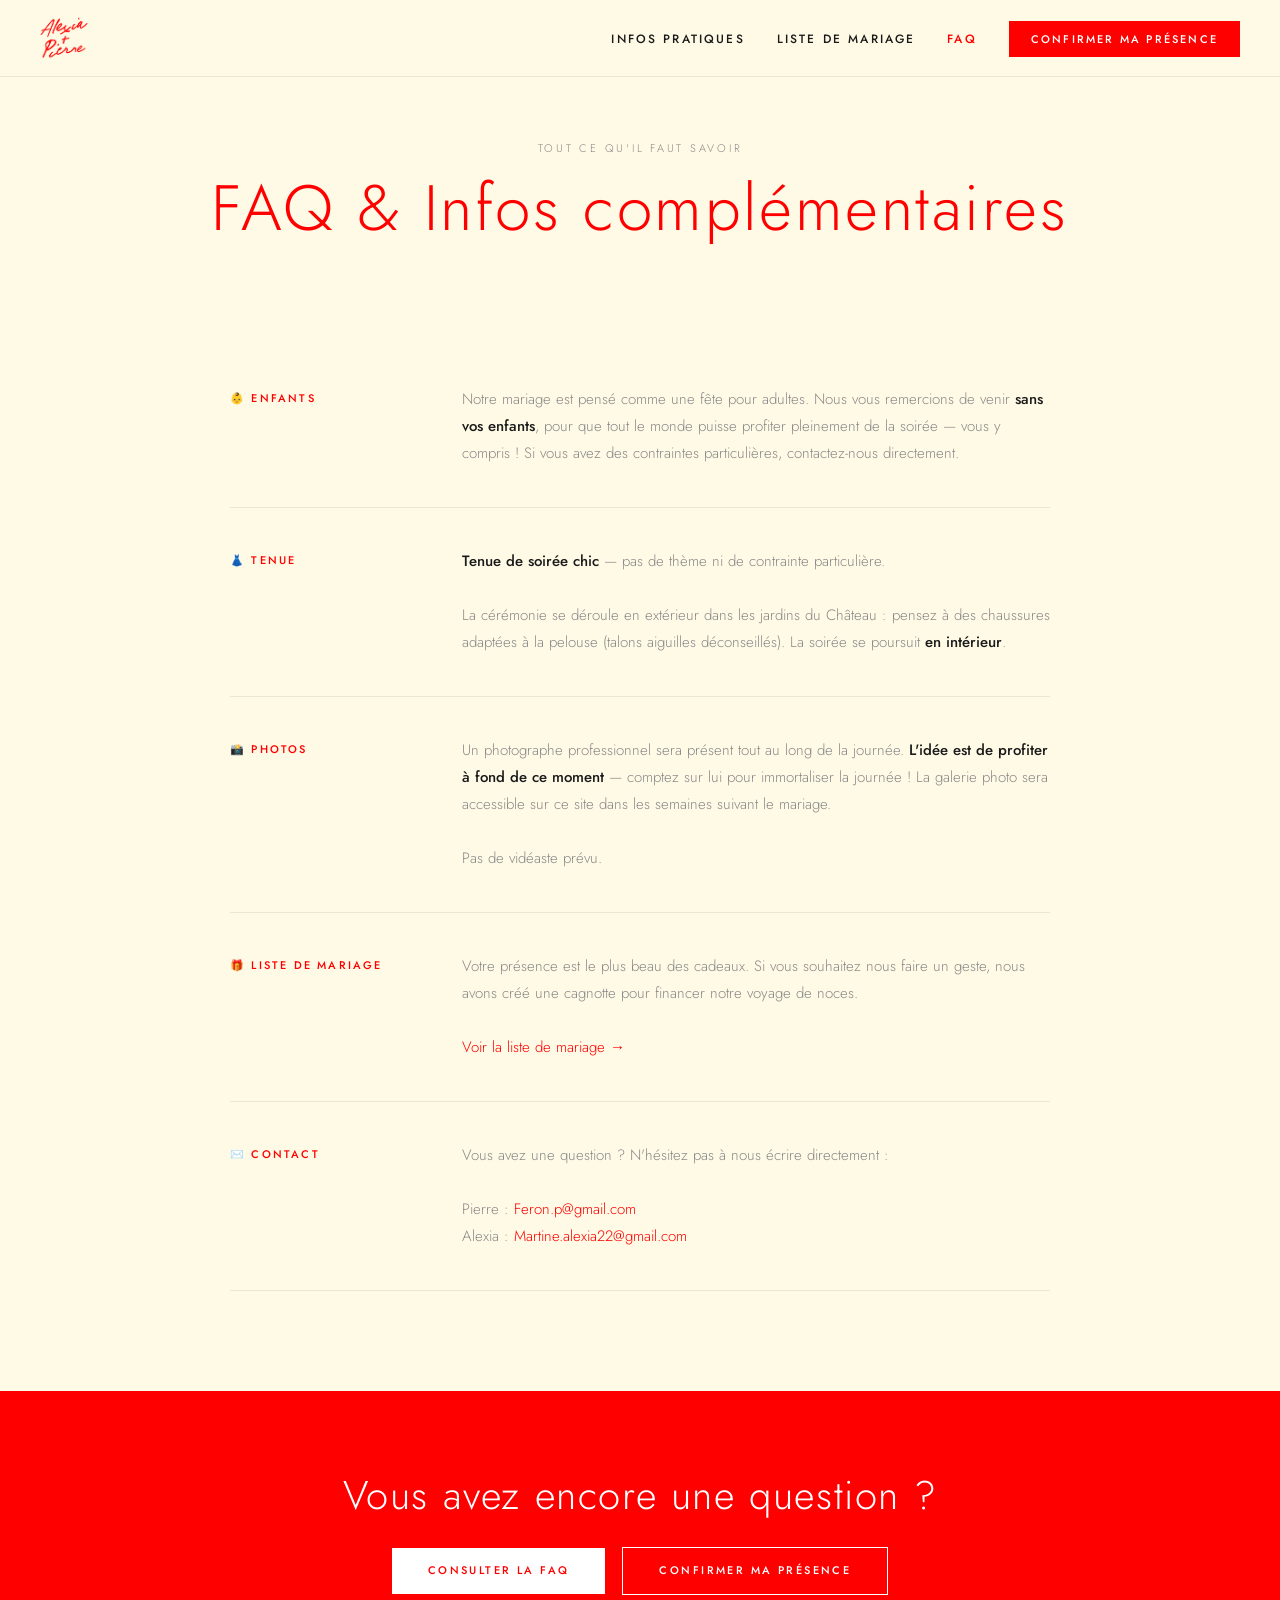
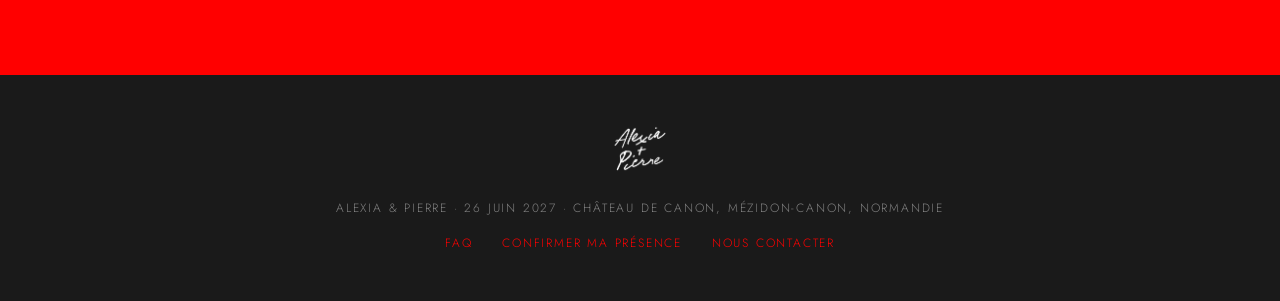
==== infos-complementaires.html @ cc016a4b "Add files via upload" ====
<!DOCTYPE html>
<html lang="fr">
<head>
  <meta charset="UTF-8">
  <meta name="viewport" content="width=device-width, initial-scale=1.0">
  <title>FAQ — Alexia + Pierre</title>
  <link rel="stylesheet" href="styles.css">
</head>
<body>

  <nav class="nav" id="nav">
    <a href="index.html">
      <img class="nav-logo" src="images/logo-transparent.png" alt="Alexia + Pierre">
    </a>
    <ul class="nav-links">
      <li><a href="infos-pratiques.html">Infos pratiques</a></li>
      <li><a href="liste-de-mariage.html">Liste de mariage</a></li>
      <li><a href="infos-complementaires.html" class="active">FAQ</a></li>
      <li><a href="rsvp.html" class="nav-cta">Confirmer ma présence</a></li>
    </ul>
    <button class="hamburger" id="hamburger" aria-label="Menu">
      <span></span><span></span><span></span>
    </button>
  </nav>

  <div class="mobile-menu" id="mobileMenu">
    <a href="infos-pratiques.html">Infos pratiques</a>
    <a href="liste-de-mariage.html">Liste de mariage</a>
    <a href="infos-complementaires.html">FAQ</a>
    <a href="rsvp.html" class="mobile-cta-btn">Confirmer ma présence</a>
  </div>

  <header style="padding: 140px 24px 80px; text-align:center; background: var(--creme);">
    <p class="section-subtitle">Tout ce qu'il faut savoir</p>
    <h1 style="font-size:clamp(36px,6vw,64px); font-weight:300; color:var(--rouge); letter-spacing:0.04em;">
      FAQ & Infos complémentaires
    </h1>
  </header>

  <section class="section" style="padding-top:60px;">

    <div class="info-block">
      <div class="info-block-label">👶 Enfants</div>
      <div class="info-block-content">
        Notre mariage est pensé comme une fête pour adultes. Nous vous remercions de venir <strong>sans vos enfants</strong>, pour que tout le monde puisse profiter pleinement de la soirée — vous y compris ! Si vous avez des contraintes particulières, contactez-nous directement.
      </div>
    </div>

    <div class="info-block">
      <div class="info-block-label">👗 Tenue</div>
      <div class="info-block-content">
        <strong>Tenue de soirée chic</strong> — pas de thème ni de contrainte particulière.<br><br>
        La cérémonie se déroule en extérieur dans les jardins du Château : pensez à des chaussures adaptées à la pelouse (talons aiguilles déconseillés). La soirée se poursuit <strong>en intérieur</strong>.
      </div>
    </div>

    <div class="info-block">
      <div class="info-block-label">📸 Photos</div>
      <div class="info-block-content">
        Un photographe professionnel sera présent tout au long de la journée. <strong>L'idée est de profiter à fond de ce moment</strong> — comptez sur lui pour immortaliser la journée ! La galerie photo sera accessible sur ce site dans les semaines suivant le mariage.<br><br>
        Pas de vidéaste prévu.
      </div>
    </div>

    <div class="info-block">
      <div class="info-block-label">🎁 Liste de mariage</div>
      <div class="info-block-content">
        Votre présence est le plus beau des cadeaux. Si vous souhaitez nous faire un geste, nous avons créé une cagnotte pour financer notre voyage de noces.<br><br>
        <a href="liste-de-mariage.html" style="color:var(--rouge);">Voir la liste de mariage →</a>
      </div>
    </div>

    <div class="info-block">
      <div class="info-block-label">✉️ Contact</div>
      <div class="info-block-content">
        Vous avez une question ? N'hésitez pas à nous écrire directement :<br><br>
        Pierre : <a href="mailto:Feron.p@gmail.com" style="color:var(--rouge);">Feron.p@gmail.com</a><br>
        Alexia : <a href="mailto:Martine.alexia22@gmail.com" style="color:var(--rouge);">Martine.alexia22@gmail.com</a>
      </div>
    </div>

  </section>

  <section style="background: var(--rouge); padding: 80px 24px; text-align:center;">
    <h2 style="font-size:clamp(24px,4vw,40px); font-weight:300; color:white; letter-spacing:0.04em; margin-bottom:28px;">
      Vous avez encore une question ?
    </h2>
    <a href="infos-pratiques.html#faq" class="btn" style="background:white; color:var(--rouge); margin-right:12px;">
      Consulter la FAQ
    </a>
    <a href="rsvp.html" class="btn" style="background:transparent; color:white; border:1px solid white;">
      Confirmer ma présence
    </a>
  </section>

  <footer>
    <img class="footer-logo" src="images/logo-transparent.png" alt="Alexia + Pierre">
    <p>Alexia &amp; Pierre · 26 juin 2027 · Château de Canon, Mézidon-Canon, Normandie</p>
    <p style="margin-top:16px;">
      <a href="infos-pratiques.html#faq">FAQ</a>
      <a href="rsvp.html">Confirmer ma présence</a>
      <a href="mailto:Feron.p@gmail.com?cc=Martine.alexia22@gmail.com">Nous contacter</a>
    </p>
  </footer>

  <script>
    const nav = document.getElementById('nav');
    window.addEventListener('scroll', () => { nav.classList.toggle('scrolled', window.scrollY > 40); });
    const hamburger = document.getElementById('hamburger');
    const mobileMenu = document.getElementById('mobileMenu');
    hamburger.addEventListener('click', () => {
      hamburger.classList.toggle('open');
      mobileMenu.classList.toggle('open');
      document.body.style.overflow = mobileMenu.classList.contains('open') ? 'hidden' : '';
    });
    mobileMenu.querySelectorAll('a').forEach(link => {
      link.addEventListener('click', () => {
        hamburger.classList.remove('open');
        mobileMenu.classList.remove('open');
        document.body.style.overflow = '';
      });
    });
  </script>

</body>
</html>
---- styles.css ----
/* ============================================================
   ALEXIA + PIERRE — 26.06.2027
   Charte graphique : Rouge #FF0000 · Crème rgb(255,250,230)
   Typo : Jost (web) = équivalent Futura Book
   ============================================================ */

@import url('https://fonts.googleapis.com/css2?family=Jost:ital,wght@0,300;0,400;0,500;0,600;1,300&display=swap');

*, *::before, *::after { box-sizing: border-box; margin: 0; padding: 0; }

:root {
  --rouge:   #FF0000;
  --creme:   rgb(255, 250, 230);
  --noir:    #1A1A1A;
  --gris:    #888;
  --font:    'Jost', 'Century Gothic', 'Futura', sans-serif;
  --transition: 0.25s ease;
}

html { scroll-behavior: smooth; font-size: 16px; }

body {
  background-color: var(--creme);
  color: var(--noir);
  font-family: var(--font);
  font-weight: 300;
  line-height: 1.6;
  -webkit-font-smoothing: antialiased;
}

a { color: inherit; text-decoration: none; }
img { display: block; max-width: 100%; }

h1, h2, h3 { font-weight: 400; letter-spacing: 0.05em; line-height: 1.2; }

/* ---- Navigation ---- */
.nav {
  position: fixed;
  top: 0; left: 0; right: 0;
  z-index: 100;
  display: flex;
  align-items: center;
  justify-content: space-between;
  padding: 14px 40px;
  background: var(--creme);
  border-bottom: 1px solid rgba(0,0,0,0.08);
  transition: box-shadow var(--transition);
}

.nav.scrolled { box-shadow: 0 2px 20px rgba(0,0,0,0.06); }

.nav-logo {
  height: 48px;
  width: auto;
}

.nav-links { display: flex; gap: 32px; list-style: none; }

.nav-links a {
  font-size: 12px;
  font-weight: 500;
  letter-spacing: 0.18em;
  text-transform: uppercase;
  color: var(--noir);
  transition: color var(--transition);
}

.nav-links a:hover, .nav-links a.active { color: var(--rouge); }

.nav-cta {
  background: var(--rouge);
  color: white !important;
  padding: 10px 22px;
  font-size: 11px !important;
  font-weight: 500 !important;
  letter-spacing: 0.2em !important;
  text-transform: uppercase;
  transition: opacity var(--transition) !important;
}

.nav-cta:hover { opacity: 0.85; color: white !important; }

/* ---- Hamburger ---- */
.hamburger {
  display: none;
  flex-direction: column;
  gap: 5px;
  cursor: pointer;
  background: none;
  border: none;
  padding: 4px;
}

.hamburger span { display: block; width: 24px; height: 2px; background: var(--noir); transition: all var(--transition); }
.hamburger.open span:nth-child(1) { transform: translateY(7px) rotate(45deg); }
.hamburger.open span:nth-child(2) { opacity: 0; }
.hamburger.open span:nth-child(3) { transform: translateY(-7px) rotate(-45deg); }

.mobile-menu {
  display: none;
  position: fixed;
  inset: 0;
  background: var(--creme);
  z-index: 99;
  flex-direction: column;
  align-items: center;
  justify-content: center;
  gap: 32px;
}

.mobile-menu.open { display: flex; }

.mobile-menu a {
  font-size: 18px;
  font-weight: 400;
  letter-spacing: 0.2em;
  text-transform: uppercase;
  color: var(--noir);
  transition: color var(--transition);
}

.mobile-menu a:hover { color: var(--rouge); }

.mobile-cta-btn {
  background: var(--rouge) !important;
  color: white !important;
  padding: 14px 36px;
}

/* ---- HERO ---- */
.hero {
  min-height: 100vh;
  display: flex;
  align-items: center;
  justify-content: center;
  padding-top: 80px;
  background: var(--creme);
  position: relative;
  overflow: hidden;
}

.hero-bg-photo { display: none; }

.hero-photo-wrap {
  width: min(490px, 70vw);
}

.hero-photo-img {
  width: 100%;
  height: auto;
  filter: grayscale(100%);
  display: block;
}

.hero-inner {
  position: relative;
  z-index: 2;
  display: flex;
  flex-direction: column;
  align-items: center;
  text-align: center;
  gap: 28px;
  padding: 60px 24px;
}

.hero-logo-big {
  width: min(500px, 82vw);
}

.hero-date {
  font-size: 13px;
  font-weight: 500;
  letter-spacing: 0.25em;
  text-transform: uppercase;
  color: var(--rouge);
}

.hero-lieu {
  font-size: 15px;
  letter-spacing: 0.15em;
  color: var(--noir);
  text-transform: uppercase;
  font-weight: 400;
}

.hero-actions {
  display: flex;
  gap: 16px;
  flex-wrap: wrap;
  justify-content: center;
  margin-top: 8px;
}

/* ---- Boutons ---- */
.btn {
  display: inline-block;
  padding: 14px 36px;
  font-family: var(--font);
  font-size: 11px;
  font-weight: 500;
  letter-spacing: 0.22em;
  text-transform: uppercase;
  cursor: pointer;
  transition: all var(--transition);
  border: none;
}

.btn-rouge { background: var(--rouge); color: white; }
.btn-rouge:hover { opacity: 0.82; }

.btn-outline { background: transparent; color: var(--rouge); border: 1px solid var(--rouge); }
.btn-outline:hover { background: var(--rouge); color: white; }

/* ---- Countdown ---- */
.countdown { display: flex; gap: 32px; justify-content: center; margin: 8px 0; }
.countdown-item { text-align: center; }
.countdown-item .number { display: block; font-size: 36px; font-weight: 300; color: var(--rouge); line-height: 1; }
.countdown-item .label { display: block; font-size: 10px; letter-spacing: 0.2em; text-transform: uppercase; color: var(--gris); margin-top: 6px; }

/* ---- Sections ---- */
.section { padding: 100px 40px; max-width: 900px; margin: 0 auto; }

.section-title { font-size: clamp(28px, 4vw, 42px); font-weight: 300; letter-spacing: 0.05em; color: var(--rouge); margin-bottom: 48px; text-align: center; }

.section-subtitle { font-size: 11px; letter-spacing: 0.25em; text-transform: uppercase; color: var(--gris); text-align: center; margin-bottom: 12px; }

.divider { width: 48px; height: 1px; background: var(--rouge); margin: 0 auto 48px; }

/* ---- Timeline ---- */
.timeline { display: flex; flex-direction: column; position: relative; }

.timeline::before {
  content: '';
  position: absolute;
  left: 72px; top: 8px; bottom: 8px;
  width: 1px;
  background: rgba(255,0,0,0.2);
}

.timeline-item { display: flex; gap: 32px; align-items: flex-start; padding: 20px 0; }

.timeline-time { font-size: 13px; font-weight: 500; letter-spacing: 0.1em; color: var(--rouge); min-width: 56px; text-align: right; padding-top: 2px; }

.timeline-dot { width: 10px; height: 10px; border-radius: 50%; border: 2px solid var(--rouge); background: var(--creme); margin-top: 5px; flex-shrink: 0; position: relative; z-index: 1; }

.timeline-content { flex: 1; }
.timeline-content h3 { font-size: 15px; font-weight: 500; letter-spacing: 0.08em; text-transform: uppercase; margin-bottom: 4px; }
.timeline-content p { font-size: 14px; color: var(--gris); }

/* ---- Cards ---- */
.cards { display: grid; grid-template-columns: repeat(auto-fit, minmax(260px, 1fr)); gap: 24px; margin-top: 48px; }

.card { border: 1px solid rgba(0,0,0,0.1); padding: 32px 28px; background: white; }
.card-icon { font-size: 28px; margin-bottom: 16px; }
.card h3 { font-size: 13px; font-weight: 500; letter-spacing: 0.18em; text-transform: uppercase; margin-bottom: 12px; }
.card p, .card address { font-size: 14px; color: var(--gris); font-style: normal; line-height: 1.7; }
.card a { color: var(--rouge); }
.card a:hover { text-decoration: underline; }

/* ---- FAQ ---- */
.faq { max-width: 720px; margin: 0 auto; }
.faq-item { border-bottom: 1px solid rgba(0,0,0,0.1); }
.faq-question {
  width: 100%; text-align: left; background: none; border: none;
  padding: 22px 0; font-family: var(--font); font-size: 14px; font-weight: 500;
  letter-spacing: 0.06em; cursor: pointer; display: flex; justify-content: space-between;
  align-items: center; color: var(--noir); transition: color var(--transition);
}
.faq-question:hover { color: var(--rouge); }
.faq-question .faq-icon { font-size: 20px; font-weight: 300; color: var(--rouge); transition: transform var(--transition); flex-shrink: 0; margin-left: 16px; }
.faq-question.open .faq-icon { transform: rotate(45deg); }
.faq-answer { display: none; padding-bottom: 22px; font-size: 14px; color: var(--gris); line-height: 1.8; }
.faq-answer.open { display: block; }

/* ---- RSVP Form ---- */
.rsvp-form { max-width: 640px; margin: 0 auto; }
.form-group { margin-bottom: 28px; }
.form-label { display: block; font-size: 11px; font-weight: 500; letter-spacing: 0.2em; text-transform: uppercase; margin-bottom: 10px; color: var(--noir); }
.form-label .required { color: var(--rouge); margin-left: 3px; }

.form-input, .form-select, .form-textarea {
  width: 100%; padding: 14px 16px;
  border: 1px solid rgba(0,0,0,0.15); background: white;
  font-family: var(--font); font-size: 14px; font-weight: 300; color: var(--noir);
  outline: none; transition: border-color var(--transition);
  -webkit-appearance: none; border-radius: 0;
}
.form-input:focus, .form-select:focus, .form-textarea:focus { border-color: var(--rouge); }
.form-textarea { resize: vertical; min-height: 120px; }

.form-select {
  background-image: url("data:image/svg+xml,%3Csvg xmlns='http://www.w3.org/2000/svg' width='12' height='8' viewBox='0 0 12 8'%3E%3Cpath d='M1 1l5 5 5-5' stroke='%23888' stroke-width='1.5' fill='none' stroke-linecap='round'/%3E%3C/svg%3E");
  background-repeat: no-repeat; background-position: right 16px center; padding-right: 40px; cursor: pointer;
}

.form-radio-group, .form-check-group { display: flex; flex-wrap: wrap; gap: 12px; }

.form-radio-label, .form-check-label {
  display: flex; align-items: center; gap: 8px; font-size: 14px; font-weight: 300;
  cursor: pointer; padding: 10px 20px; border: 1px solid rgba(0,0,0,0.15);
  transition: all var(--transition); user-select: none;
}
.form-radio-label:hover, .form-check-label:hover { border-color: var(--rouge); color: var(--rouge); }
.form-radio-label input, .form-check-label input { accent-color: var(--rouge); width: 16px; height: 16px; }

.conditional { display: none; }
.conditional.visible { display: block; }
.companions-list { display: flex; flex-direction: column; gap: 12px; }

.rsvp-deadline {
  background: white; border: 1px solid rgba(255,0,0,0.2);
  padding: 20px 28px; display: flex; align-items: center; gap: 16px;
  margin-bottom: 48px; font-size: 13px;
}
.rsvp-deadline-icon { color: var(--rouge); font-size: 20px; }
.rsvp-deadline strong { color: var(--rouge); }

/* ---- Cagnotte ---- */
.cagnotte-block { text-align: center; padding: 64px 40px; border: 1px solid rgba(0,0,0,0.1); background: white; }
.cagnotte-block p { max-width: 480px; margin: 0 auto 32px; font-size: 15px; color: var(--gris); line-height: 1.8; }

/* ---- Infos complémentaires ---- */
.info-block { border-bottom: 1px solid rgba(0,0,0,0.08); padding: 40px 0; display: grid; grid-template-columns: 200px 1fr; gap: 32px; align-items: start; }
.info-block:first-child { padding-top: 0; }
.info-block-label { font-size: 11px; font-weight: 500; letter-spacing: 0.2em; text-transform: uppercase; color: var(--rouge); padding-top: 4px; }
.info-block-content { font-size: 15px; color: var(--gris); line-height: 1.8; }
.info-block-content strong { color: var(--noir); font-weight: 500; }

/* ---- Footer ---- */
footer { background: var(--noir); color: white; text-align: center; padding: 48px 24px; }
footer .footer-logo { height: 52px; margin: 0 auto 24px; filter: brightness(0) invert(1); }
footer p { font-size: 12px; letter-spacing: 0.15em; color: rgba(255,255,255,0.45); text-transform: uppercase; }
footer a { color: var(--rouge); margin: 0 12px; }

/* ---- Merci ---- */
.merci-page { min-height: 80vh; display: flex; flex-direction: column; align-items: center; justify-content: center; text-align: center; padding: 100px 24px; }
.merci-page h1 { font-size: clamp(32px, 5vw, 54px); font-weight: 300; color: var(--rouge); margin-bottom: 20px; }
.merci-page p { font-size: 16px; color: var(--gris); max-width: 480px; line-height: 1.8; margin-bottom: 36px; }

/* ---- Responsive ---- */
@media (max-width: 768px) {
  .nav { padding: 16px 20px; }
  .nav-links { display: none; }
  .hamburger { display: flex; }
  .section { padding: 72px 20px; }
  .timeline::before { display: none; }
  .timeline-item { flex-direction: column; gap: 6px; padding: 16px 0; }
  .timeline-time { text-align: left; }
  .timeline-dot { display: none; }
  .info-block { grid-template-columns: 1fr; gap: 8px; }
  .countdown { gap: 20px; }
  .countdown-item .number { font-size: 28px; }
}

@media (max-width: 480px) {
  .hero-actions { flex-direction: column; align-items: center; }
  .btn { width: 100%; text-align: center; }
}
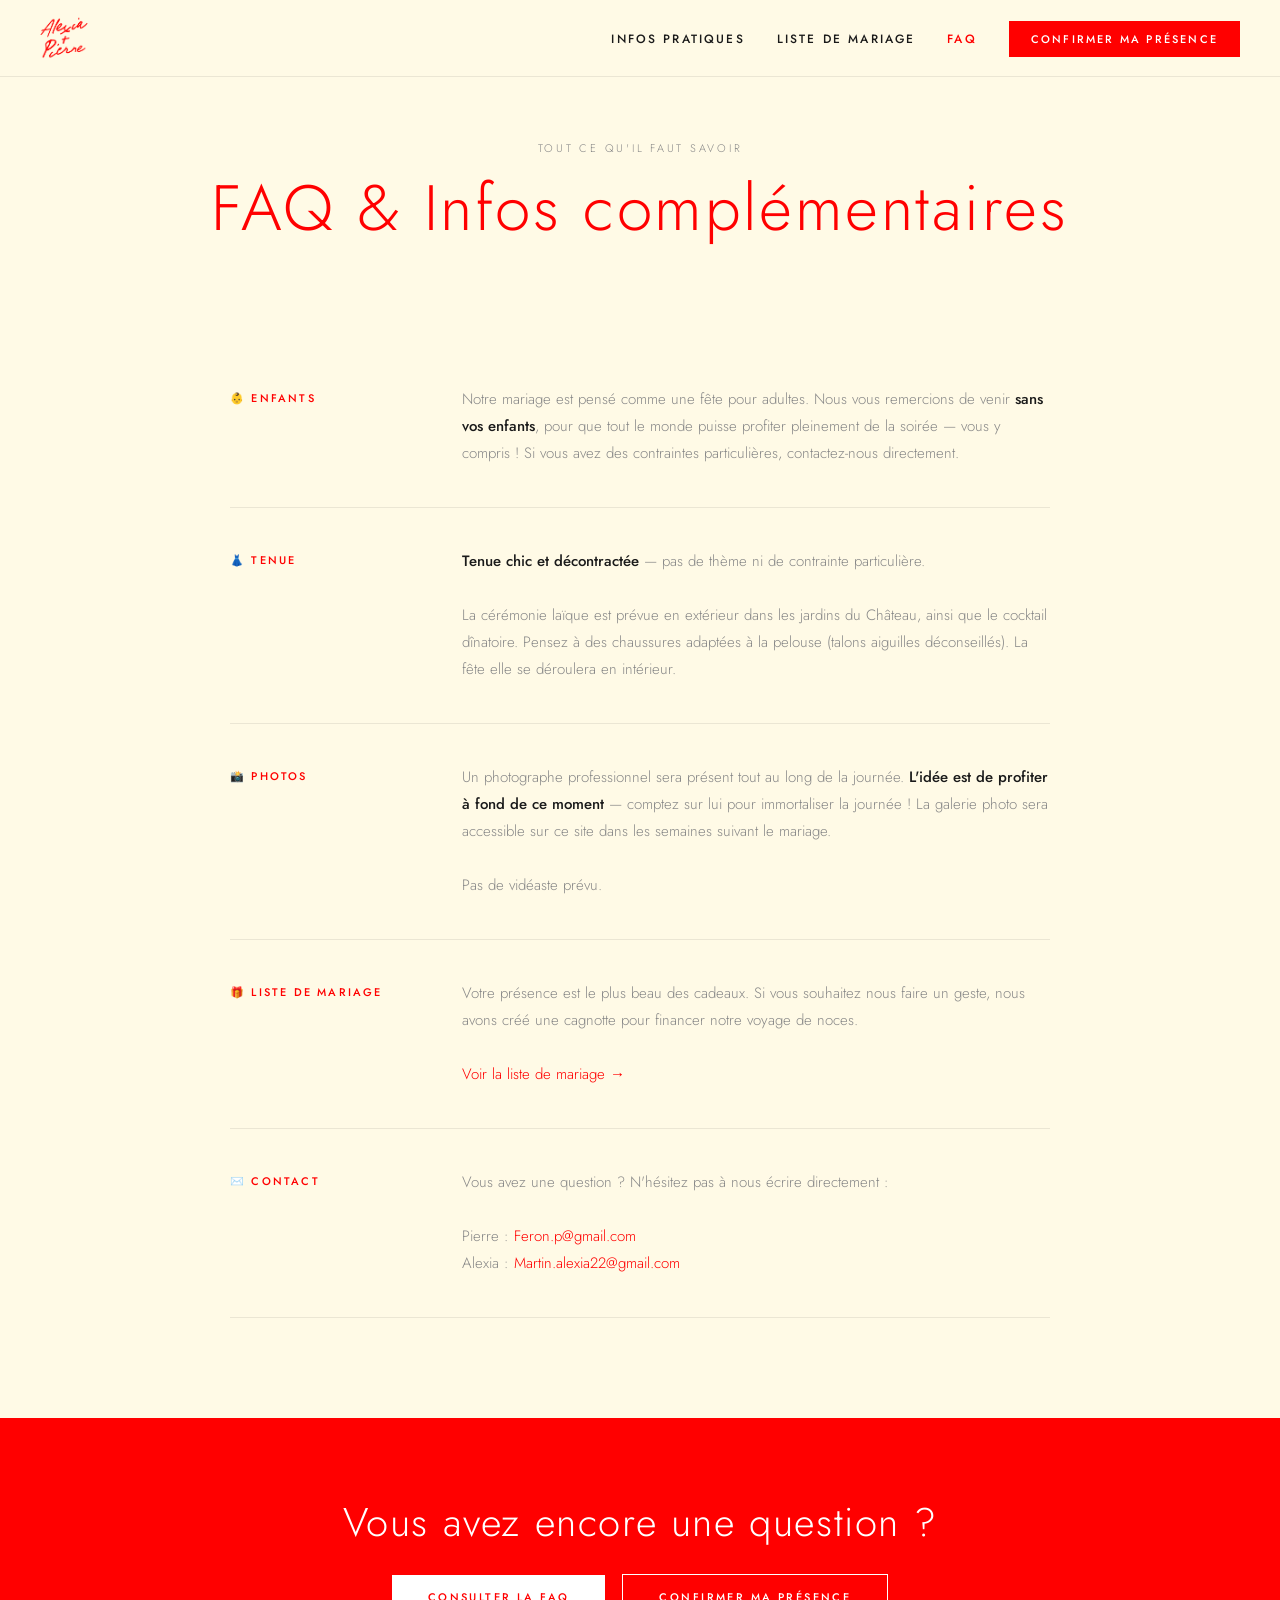
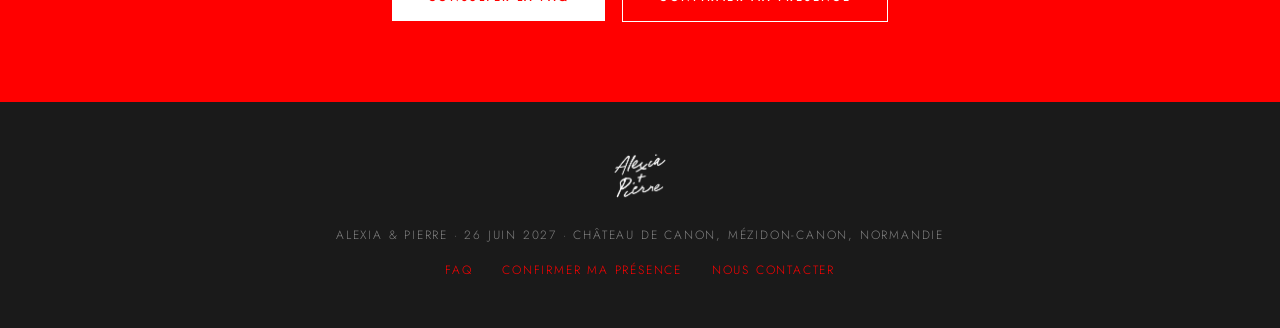
==== commit e180610f: "Add files via upload" ====
--- a/infos-complementaires.html
+++ b/infos-complementaires.html
@@ -49,8 +49,8 @@
     <div class="info-block">
       <div class="info-block-label">👗 Tenue</div>
       <div class="info-block-content">
-        <strong>Tenue de soirée chic</strong> — pas de thème ni de contrainte particulière.<br><br>
-        La cérémonie se déroule en extérieur dans les jardins du Château : pensez à des chaussures adaptées à la pelouse (talons aiguilles déconseillés). La soirée se poursuit <strong>en intérieur</strong>.
+        <strong>Tenue chic et décontractée</strong> — pas de thème ni de contrainte particulière.<br><br>
+        La cérémonie laïque est prévue en extérieur dans les jardins du Château, ainsi que le cocktail dînatoire. Pensez à des chaussures adaptées à la pelouse (talons aiguilles déconseillés). La fête elle se déroulera en intérieur.
       </div>
     </div>
 
@@ -75,7 +75,7 @@
       <div class="info-block-content">
         Vous avez une question ? N'hésitez pas à nous écrire directement :<br><br>
         Pierre : <a href="mailto:Feron.p@gmail.com" style="color:var(--rouge);">Feron.p@gmail.com</a><br>
-        Alexia : <a href="mailto:Martine.alexia22@gmail.com" style="color:var(--rouge);">Martine.alexia22@gmail.com</a>
+        Alexia : <a href="mailto:Martin.alexia22@gmail.com" style="color:var(--rouge);">Martin.alexia22@gmail.com</a>
       </div>
     </div>
 
@@ -99,7 +99,7 @@
     <p style="margin-top:16px;">
       <a href="infos-pratiques.html#faq">FAQ</a>
       <a href="rsvp.html">Confirmer ma présence</a>
-      <a href="mailto:Feron.p@gmail.com?cc=Martine.alexia22@gmail.com">Nous contacter</a>
+      <a href="mailto:Feron.p@gmail.com?cc=Martin.alexia22@gmail.com">Nous contacter</a>
     </p>
   </footer>
 
